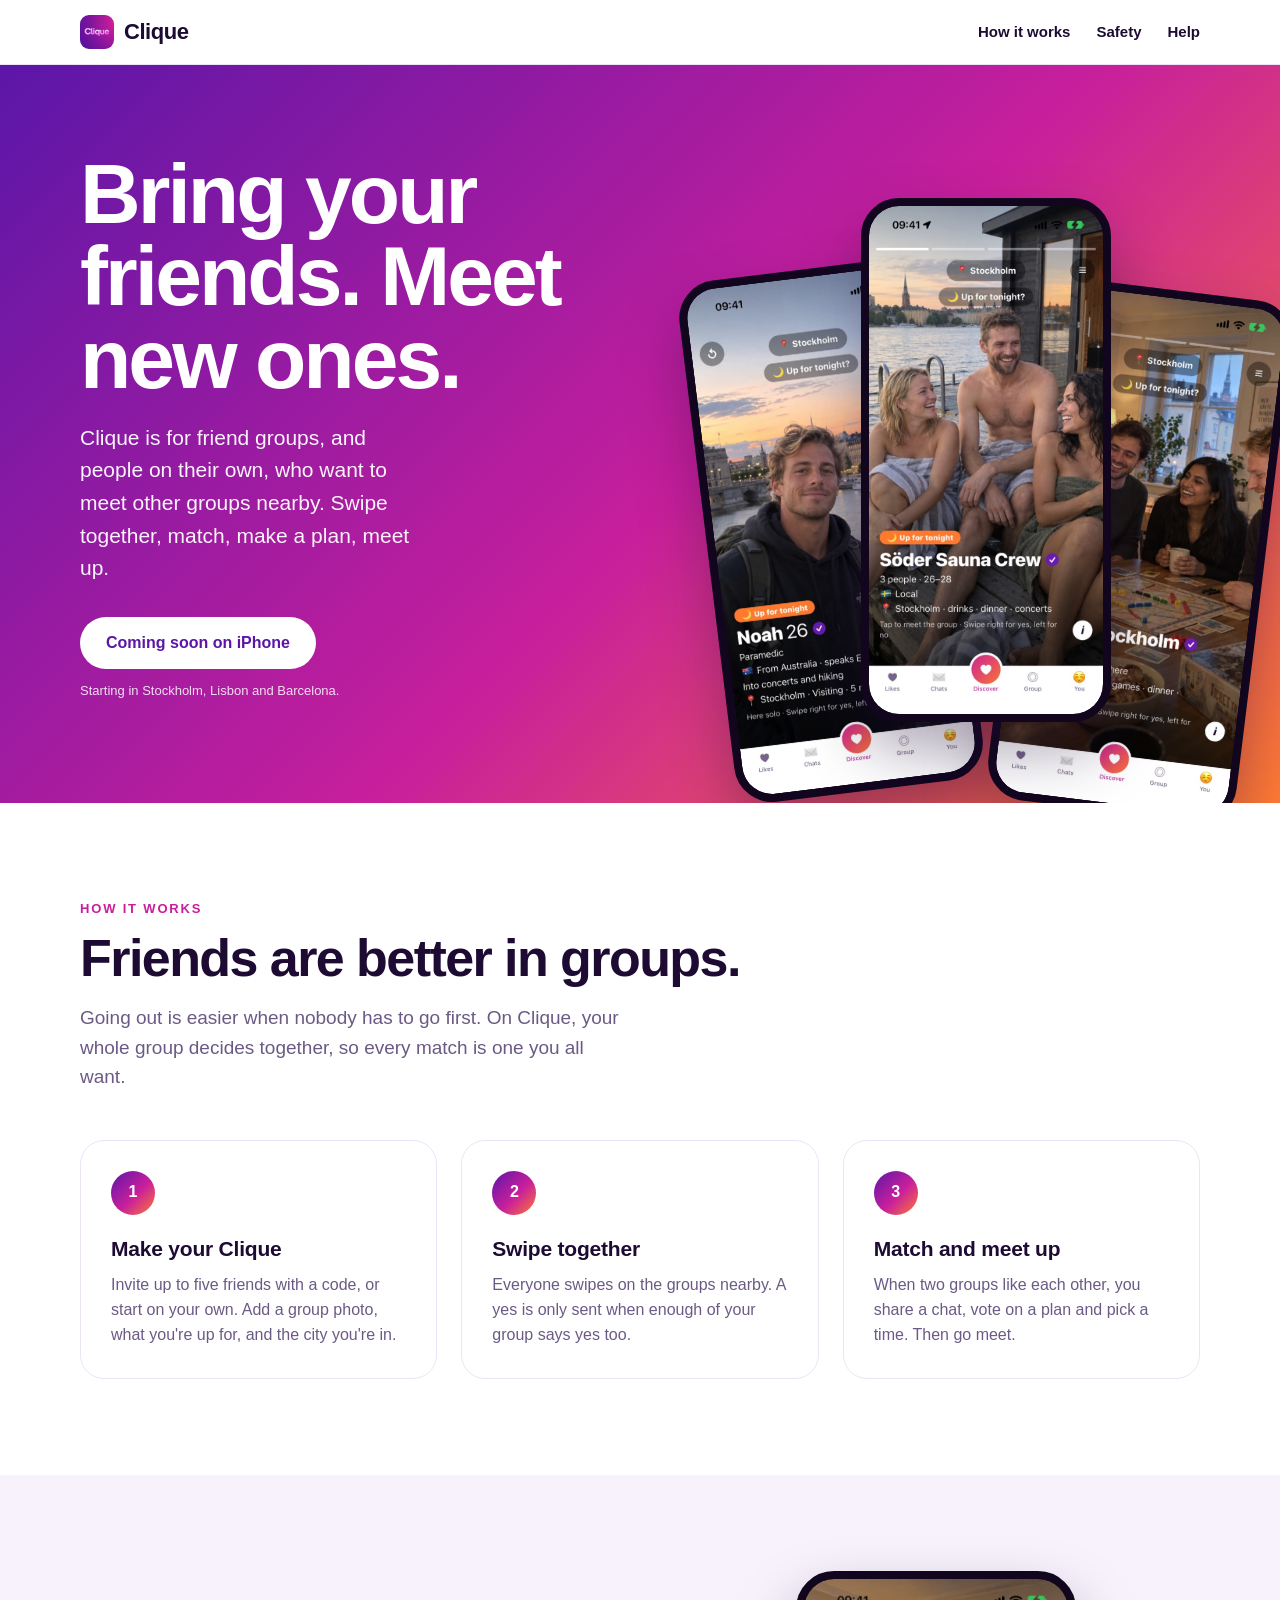
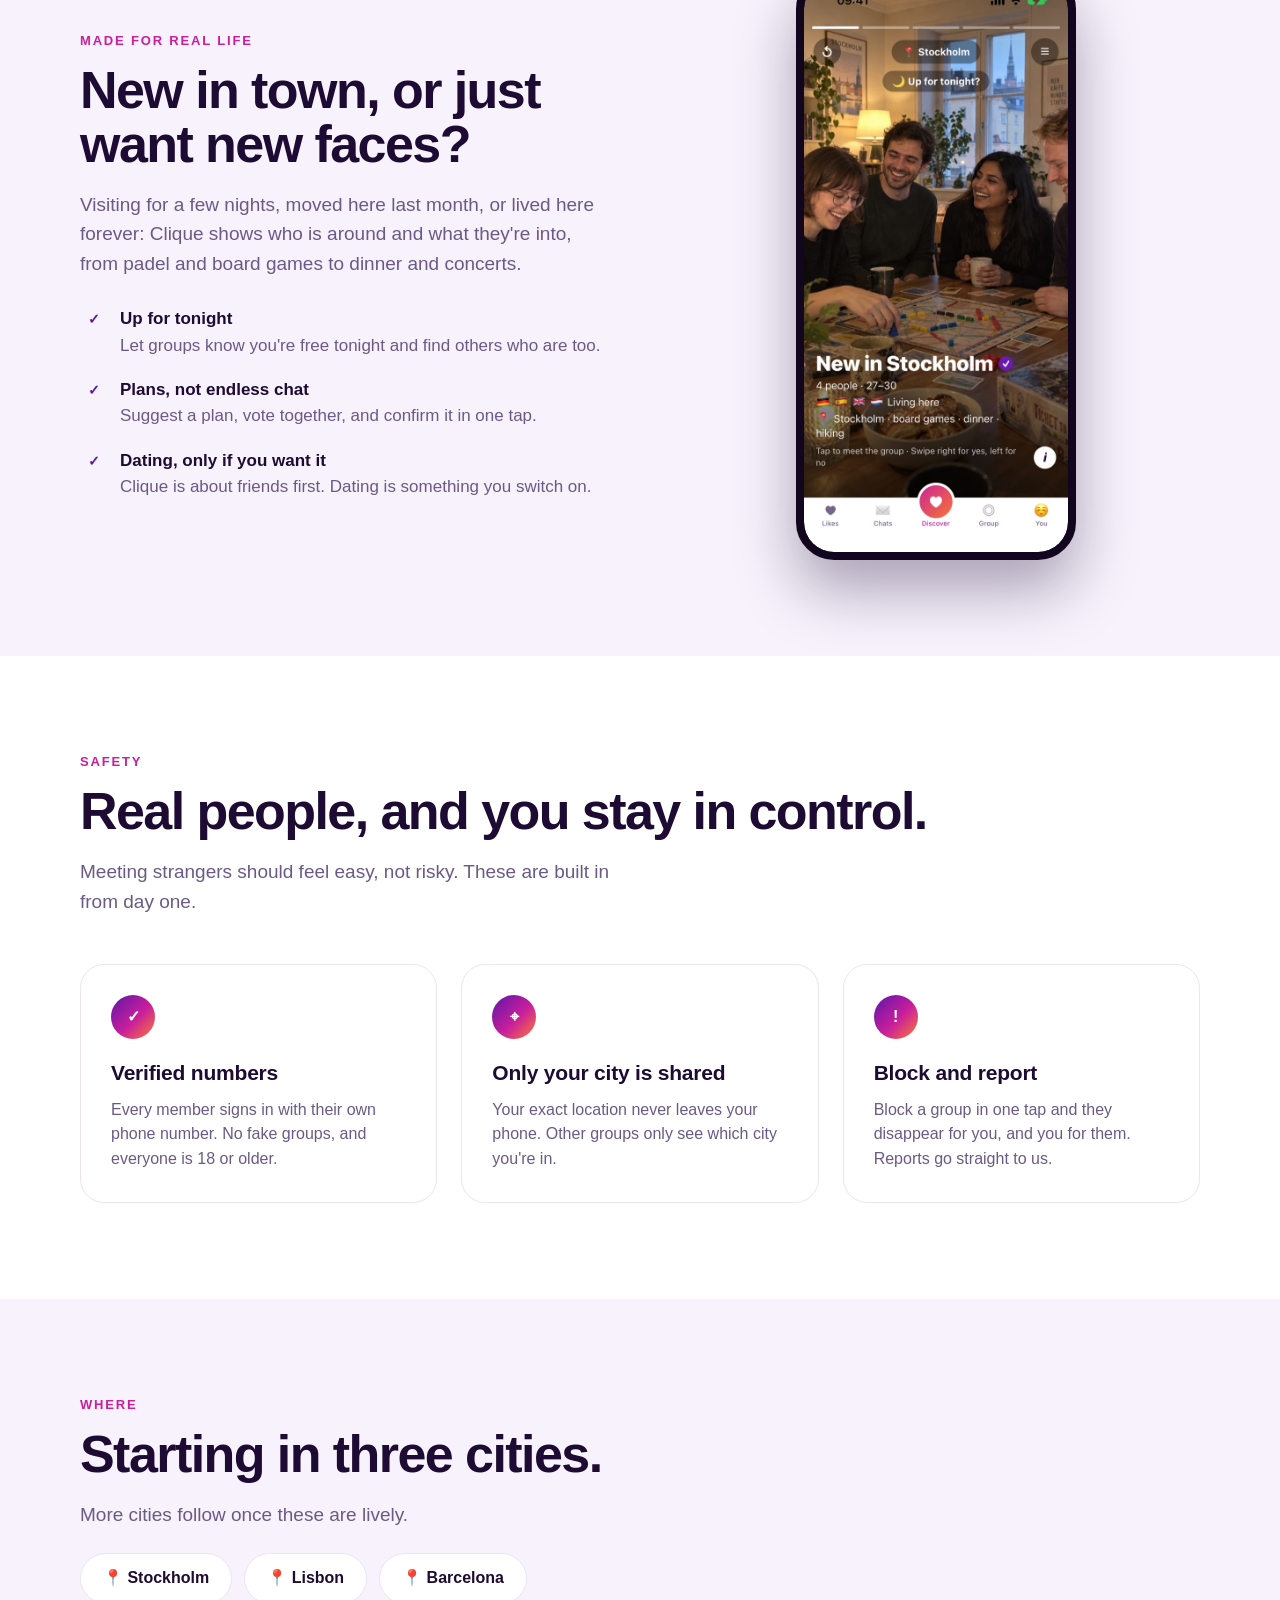
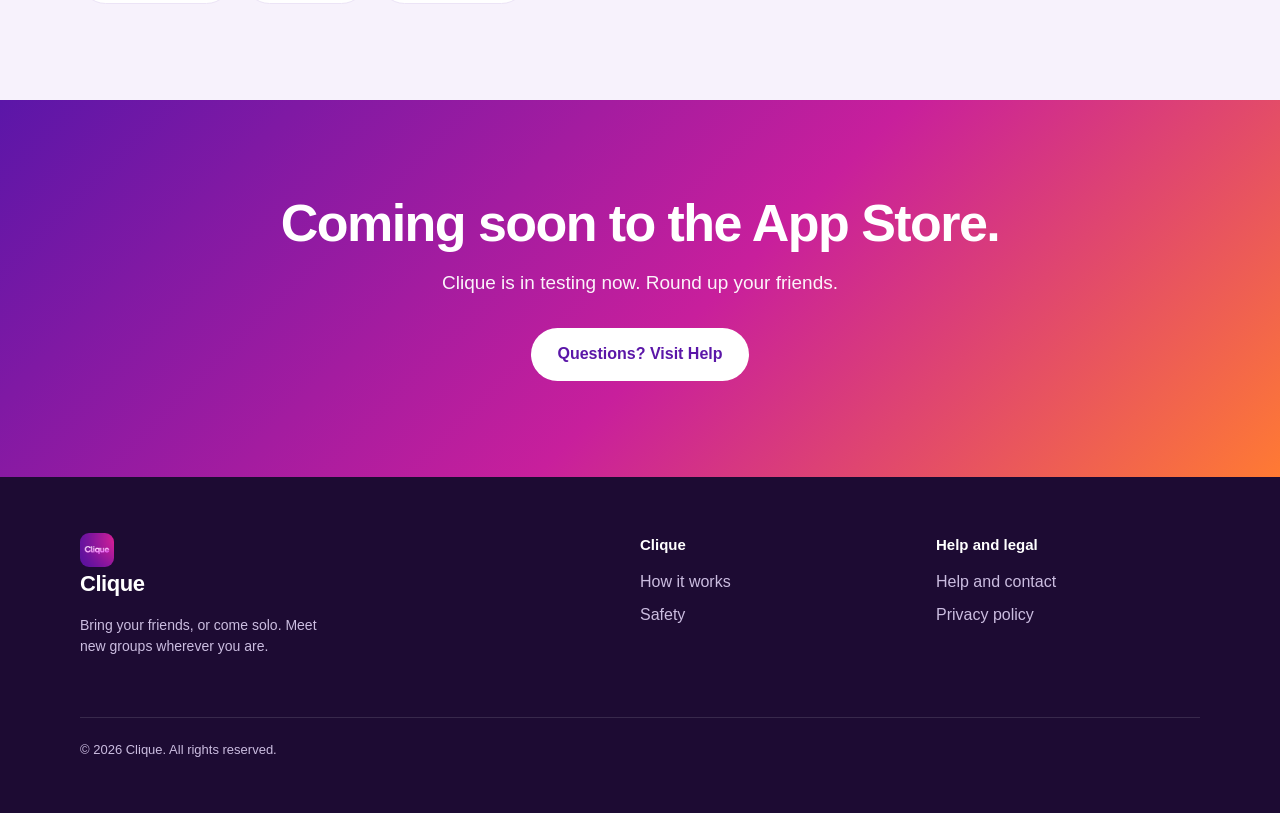
==== index.html @ 0b119053 "Clique website: home, help and privacy policy Co-Authored-By: Claude Opus 5.5 <noreply@anthropic.com" ====
<!doctype html>
<html lang="en">
<head>
  <meta charset="utf-8">
  <meta name="viewport" content="width=device-width, initial-scale=1">
  <title>Clique · Meet new groups wherever you are</title>
  <meta name="description" content="Clique is the app for friend groups, and people on their own, to meet other groups nearby. Swipe together, match, make a plan, meet up.">
  <meta property="og:title" content="Clique · Meet new groups wherever you are">
  <meta property="og:description" content="Bring your friends, or come solo. Swipe together, match, make a plan, meet up.">
  <meta property="og:image" content="img/screen-sauna.jpg">
  <link rel="icon" href="img/favicon.png">
  <link rel="apple-touch-icon" href="img/icon.png">
  <link rel="stylesheet" href="style.css">
</head>
<body>
  <header class="site">
    <div class="wrap">
      <a class="brand" href="./"><img src="img/icon.png" alt=""><span>Clique</span></a>
      <nav class="top">
        <a class="hide-sm" href="#how">How it works</a>
        <a class="hide-sm" href="#safety">Safety</a>
        <a href="support/">Help</a>
      </nav>
    </div>
  </header>

  <main>
    <section class="hero" style="padding:0">
      <div class="wrap">
        <div class="copy">
          <h1>Bring your friends. Meet new ones.</h1>
          <p class="lead">Clique is for friend groups, and people on their own, who want to meet other groups nearby. Swipe together, match, make a plan, meet up.</p>
          <a class="btn light" href="#soon"> Coming soon on iPhone</a>
          <p class="soon">Starting in Stockholm, Lisbon and Barcelona.</p>
        </div>
        <div class="phones" aria-hidden="true">
          <div class="phone one"><img src="img/screen-noah.jpg" alt=""></div>
          <div class="phone two"><img src="img/screen-sauna.jpg" alt=""></div>
          <div class="phone three"><img src="img/screen-boardgames.jpg" alt=""></div>
        </div>
      </div>
    </section>

    <section id="how">
      <div class="wrap">
        <p class="eyebrow">How it works</p>
        <h2>Friends are better in groups.</h2>
        <p class="intro">Going out is easier when nobody has to go first. On Clique, your whole group decides together, so every match is one you all want.</p>
        <div class="steps">
          <div class="step">
            <div class="num">1</div>
            <h3>Make your Clique</h3>
            <p>Invite up to five friends with a code, or start on your own. Add a group photo, what you're up for, and the city you're in.</p>
          </div>
          <div class="step">
            <div class="num">2</div>
            <h3>Swipe together</h3>
            <p>Everyone swipes on the groups nearby. A yes is only sent when enough of your group says yes too.</p>
          </div>
          <div class="step">
            <div class="num">3</div>
            <h3>Match and meet up</h3>
            <p>When two groups like each other, you share a chat, vote on a plan and pick a time. Then go meet.</p>
          </div>
        </div>
      </div>
    </section>

    <section class="alt">
      <div class="wrap split">
        <div>
          <p class="eyebrow">Made for real life</p>
          <h2>New in town, or just want new faces?</h2>
          <p class="intro" style="margin-bottom:28px">Visiting for a few nights, moved here last month, or lived here forever: Clique shows who is around and what they're into, from padel and board games to dinner and concerts.</p>
          <ul class="checks">
            <li><div><strong>Up for tonight</strong><span>Let groups know you're free tonight and find others who are too.</span></div></li>
            <li><div><strong>Plans, not endless chat</strong><span>Suggest a plan, vote together, and confirm it in one tap.</span></div></li>
            <li><div><strong>Dating, only if you want it</strong><span>Clique is about friends first. Dating is something you switch on.</span></div></li>
          </ul>
        </div>
        <div class="phone single-phone" aria-hidden="true"><img src="img/screen-boardgames.jpg" alt=""></div>
      </div>
    </section>

    <section id="safety">
      <div class="wrap">
        <p class="eyebrow">Safety</p>
        <h2>Real people, and you stay in control.</h2>
        <p class="intro">Meeting strangers should feel easy, not risky. These are built in from day one.</p>
        <div class="steps">
          <div class="step">
            <div class="num">✓</div>
            <h3>Verified numbers</h3>
            <p>Every member signs in with their own phone number. No fake groups, and everyone is 18 or older.</p>
          </div>
          <div class="step">
            <div class="num">⌖</div>
            <h3>Only your city is shared</h3>
            <p>Your exact location never leaves your phone. Other groups only see which city you're in.</p>
          </div>
          <div class="step">
            <div class="num">!</div>
            <h3>Block and report</h3>
            <p>Block a group in one tap and they disappear for you, and you for them. Reports go straight to us.</p>
          </div>
        </div>
      </div>
    </section>

    <section class="alt">
      <div class="wrap">
        <p class="eyebrow">Where</p>
        <h2>Starting in three cities.</h2>
        <p class="intro" style="margin-bottom:24px">More cities follow once these are lively.</p>
        <div class="cities">
          <span class="city">📍 Stockholm</span>
          <span class="city">📍 Lisbon</span>
          <span class="city">📍 Barcelona</span>
        </div>
      </div>
    </section>

    <section class="cta" id="soon">
      <div class="wrap">
        <h2>Coming soon to the App Store.</h2>
        <p>Clique is in testing now. Round up your friends.</p>
        <a class="btn light" href="support/">Questions? Visit Help</a>
      </div>
    </section>
  </main>

  <footer class="site">
    <div class="wrap">
      <div class="about">
        <a class="brand" href="./"><img src="img/icon.png" alt=""><span>Clique</span></a>
        <p class="small">Bring your friends, or come solo. Meet new groups wherever you are.</p>
      </div>
      <div>
        <h4>Clique</h4>
        <a href="#how">How it works</a>
        <a href="#safety">Safety</a>
      </div>
      <div>
        <h4>Help and legal</h4>
        <a href="support/">Help and contact</a>
        <a href="privacy/">Privacy policy</a>
      </div>
      <p class="legal">© 2026 Clique. All rights reserved.</p>
    </div>
  </footer>
</body>
</html>
---- style.css ----
:root {
  --ink: #1d0b33;
  --muted: #6b5a85;
  --line: #ece4f6;
  --soft: #f7f2fc;
  --purple: #5b16a8;
  --magenta: #c81f9c;
  --orange: #ff7a33;
  --gradient: linear-gradient(135deg, #5b16a8 0%, #c81f9c 55%, #ff7a33 100%);
  font-family: -apple-system, BlinkMacSystemFont, 'Inter', 'Segoe UI', Roboto, sans-serif;
  color: var(--ink);
  -webkit-font-smoothing: antialiased;
}

* { box-sizing: border-box; }
body { margin: 0; background: #fff; line-height: 1.55; }
a { color: var(--magenta); }
img { max-width: 100%; display: block; }

.wrap { width: min(1120px, 100% - 48px); margin: 0 auto; }

/* ---------- header ---------- */
header.site {
  position: sticky; top: 0; z-index: 10;
  background: rgba(255, 255, 255, 0.86);
  backdrop-filter: blur(14px);
  -webkit-backdrop-filter: blur(14px);
  border-bottom: 1px solid var(--line);
}
header.site .wrap { display: flex; align-items: center; justify-content: space-between; height: 64px; }
.brand { display: flex; align-items: center; gap: 10px; text-decoration: none; color: var(--ink); }
.brand img { width: 34px; height: 34px; border-radius: 9px; }
.brand span { font-weight: 800; font-size: 22px; letter-spacing: -0.02em; }
nav.top { display: flex; gap: 26px; align-items: center; }
nav.top a { color: var(--ink); text-decoration: none; font-weight: 600; font-size: 15px; }
nav.top a:hover { color: var(--magenta); }

/* ---------- buttons ---------- */
.btn {
  display: inline-flex; align-items: center; gap: 10px;
  padding: 14px 26px; border-radius: 999px;
  font-weight: 700; font-size: 16px; text-decoration: none;
  transition: transform 0.15s ease;
}
.btn:hover { transform: translateY(-1px); }
.btn.light { background: #fff; color: var(--purple); }
.btn.dark { background: var(--ink); color: #fff; }
.btn.ghost { color: #fff; border: 2px solid rgba(255, 255, 255, 0.6); }
.soon { font-size: 13px; opacity: 0.85; margin-top: 12px; }

/* ---------- hero ---------- */
.hero { background: var(--gradient); color: #fff; overflow: hidden; }
.hero .wrap {
  display: grid; grid-template-columns: 1.1fr 1fr; gap: 40px; align-items: center;
  padding: 88px 0 0;
}
.hero h1 {
  font-size: clamp(44px, 7vw, 84px); line-height: 0.98; letter-spacing: -0.035em;
  margin: 0 0 22px; font-weight: 850;
}
.hero p.lead { font-size: 21px; max-width: 30ch; margin: 0 0 32px; opacity: 0.95; }
.hero .copy { padding-bottom: 88px; }
.phones { position: relative; height: 560px; }
.phone {
  position: absolute; width: 250px; border-radius: 38px; overflow: hidden;
  border: 8px solid #12061f; background: #12061f;
  box-shadow: 0 30px 60px rgba(29, 11, 51, 0.35);
}
.phone img { border-radius: 30px; }
.phone.one { left: 4%; top: 70px; transform: rotate(-7deg); }
.phone.two { left: 34%; top: 0; z-index: 2; }
.phone.three { left: 64%; top: 90px; transform: rotate(7deg); }

/* ---------- sections ---------- */
section { padding: 96px 0; }
section.alt { background: var(--soft); }
.eyebrow {
  text-transform: uppercase; letter-spacing: 0.14em; font-size: 13px; font-weight: 800;
  color: var(--magenta); margin: 0 0 12px;
}
h2 { font-size: clamp(32px, 4.4vw, 52px); line-height: 1.05; letter-spacing: -0.03em; margin: 0 0 18px; }
.intro { font-size: 19px; color: var(--muted); max-width: 52ch; margin: 0 0 48px; }

.steps { display: grid; grid-template-columns: repeat(3, 1fr); gap: 24px; }
.step { background: #fff; border: 1px solid var(--line); border-radius: 24px; padding: 30px; }
section.alt .step { border-color: transparent; }
.step .num {
  width: 44px; height: 44px; border-radius: 50%; background: var(--gradient); color: #fff;
  display: grid; place-items: center; font-weight: 800; margin-bottom: 18px;
}
.step h3 { margin: 0 0 8px; font-size: 21px; letter-spacing: -0.01em; }
.step p { margin: 0; color: var(--muted); }

.split { display: grid; grid-template-columns: 1fr 1fr; gap: 64px; align-items: center; }
.checks { list-style: none; padding: 0; margin: 0; display: grid; gap: 18px; }
.checks li { display: grid; grid-template-columns: 28px 1fr; gap: 12px; font-size: 17px; }
.checks li::before {
  content: '✓'; width: 28px; height: 28px; border-radius: 50%; background: var(--soft);
  color: var(--purple); display: grid; place-items: center; font-weight: 800; font-size: 14px;
}
.checks strong { display: block; }
.checks span { color: var(--muted); }
.single-phone { justify-self: center; position: relative; width: 280px; transform: none; }

.cities { display: flex; flex-wrap: wrap; gap: 12px; margin-top: 8px; }
.city {
  padding: 12px 22px; border-radius: 999px; background: #fff; border: 1px solid var(--line);
  font-weight: 700;
}

.cta { background: var(--gradient); color: #fff; text-align: center; }
.cta h2 { color: #fff; }
.cta p { font-size: 19px; opacity: 0.95; margin: 0 0 30px; }

/* ---------- text pages ---------- */
.page { padding: 64px 0 96px; }
.page .wrap { max-width: 760px; }
.page h1 { font-size: clamp(36px, 5vw, 54px); letter-spacing: -0.03em; line-height: 1.05; margin: 0 0 8px; }
.page .updated { color: var(--muted); margin: 0 0 40px; }
.page h2 { font-size: 26px; margin: 48px 0 12px; letter-spacing: -0.02em; }
.page h3 { font-size: 19px; margin: 28px 0 6px; }
.page p, .page li { font-size: 17px; }
.page table { width: 100%; border-collapse: collapse; margin: 16px 0; font-size: 15px; }
.page th, .page td { text-align: left; vertical-align: top; padding: 12px 14px; border-bottom: 1px solid var(--line); }
.page th { background: var(--soft); font-weight: 700; }
.table-scroll { overflow-x: auto; }
.callout { background: var(--soft); border-radius: 18px; padding: 20px 24px; margin: 24px 0; }
details { border-bottom: 1px solid var(--line); padding: 18px 0; }
details summary { font-weight: 700; font-size: 18px; cursor: pointer; list-style: none; display: flex; justify-content: space-between; gap: 16px; }
details summary::after { content: '+'; color: var(--magenta); font-size: 22px; line-height: 1; }
details[open] summary::after { content: '–'; }
details p { color: var(--muted); margin: 12px 0 0; }

/* ---------- footer ---------- */
footer.site { background: var(--ink); color: #cbbde0; padding: 56px 0 40px; }
footer.site .wrap { display: grid; grid-template-columns: 2fr 1fr 1fr; gap: 32px; }
footer.site h4 { color: #fff; margin: 0 0 14px; font-size: 15px; }
footer.site a { color: #cbbde0; text-decoration: none; display: block; margin-bottom: 8px; }
footer.site a:hover { color: #fff; }
footer.site .brand span { color: #fff; }
footer.site .small { font-size: 14px; margin-top: 14px; max-width: 34ch; }
footer.site .legal { grid-column: 1 / -1; border-top: 1px solid rgba(255, 255, 255, 0.12); padding-top: 22px; font-size: 13px; }

/* ---------- small screens ---------- */
@media (max-width: 860px) {
  nav.top a.hide-sm { display: none; }
  .hero .wrap { grid-template-columns: 1fr; padding-top: 56px; text-align: left; }
  .hero .copy { padding-bottom: 8px; }
  .phones { height: 430px; }
  .phone { width: 190px; border-width: 6px; border-radius: 30px; }
  .phone img { border-radius: 24px; }
  .phone.one { left: 0; top: 60px; }
  .phone.two { left: calc(50% - 95px); }
  .phone.three { left: auto; right: 0; top: 70px; }
  .steps, .split { grid-template-columns: 1fr; }
  section { padding: 72px 0; }
  footer.site .wrap { grid-template-columns: 1fr 1fr; }
  footer.site .about { grid-column: 1 / -1; }
}
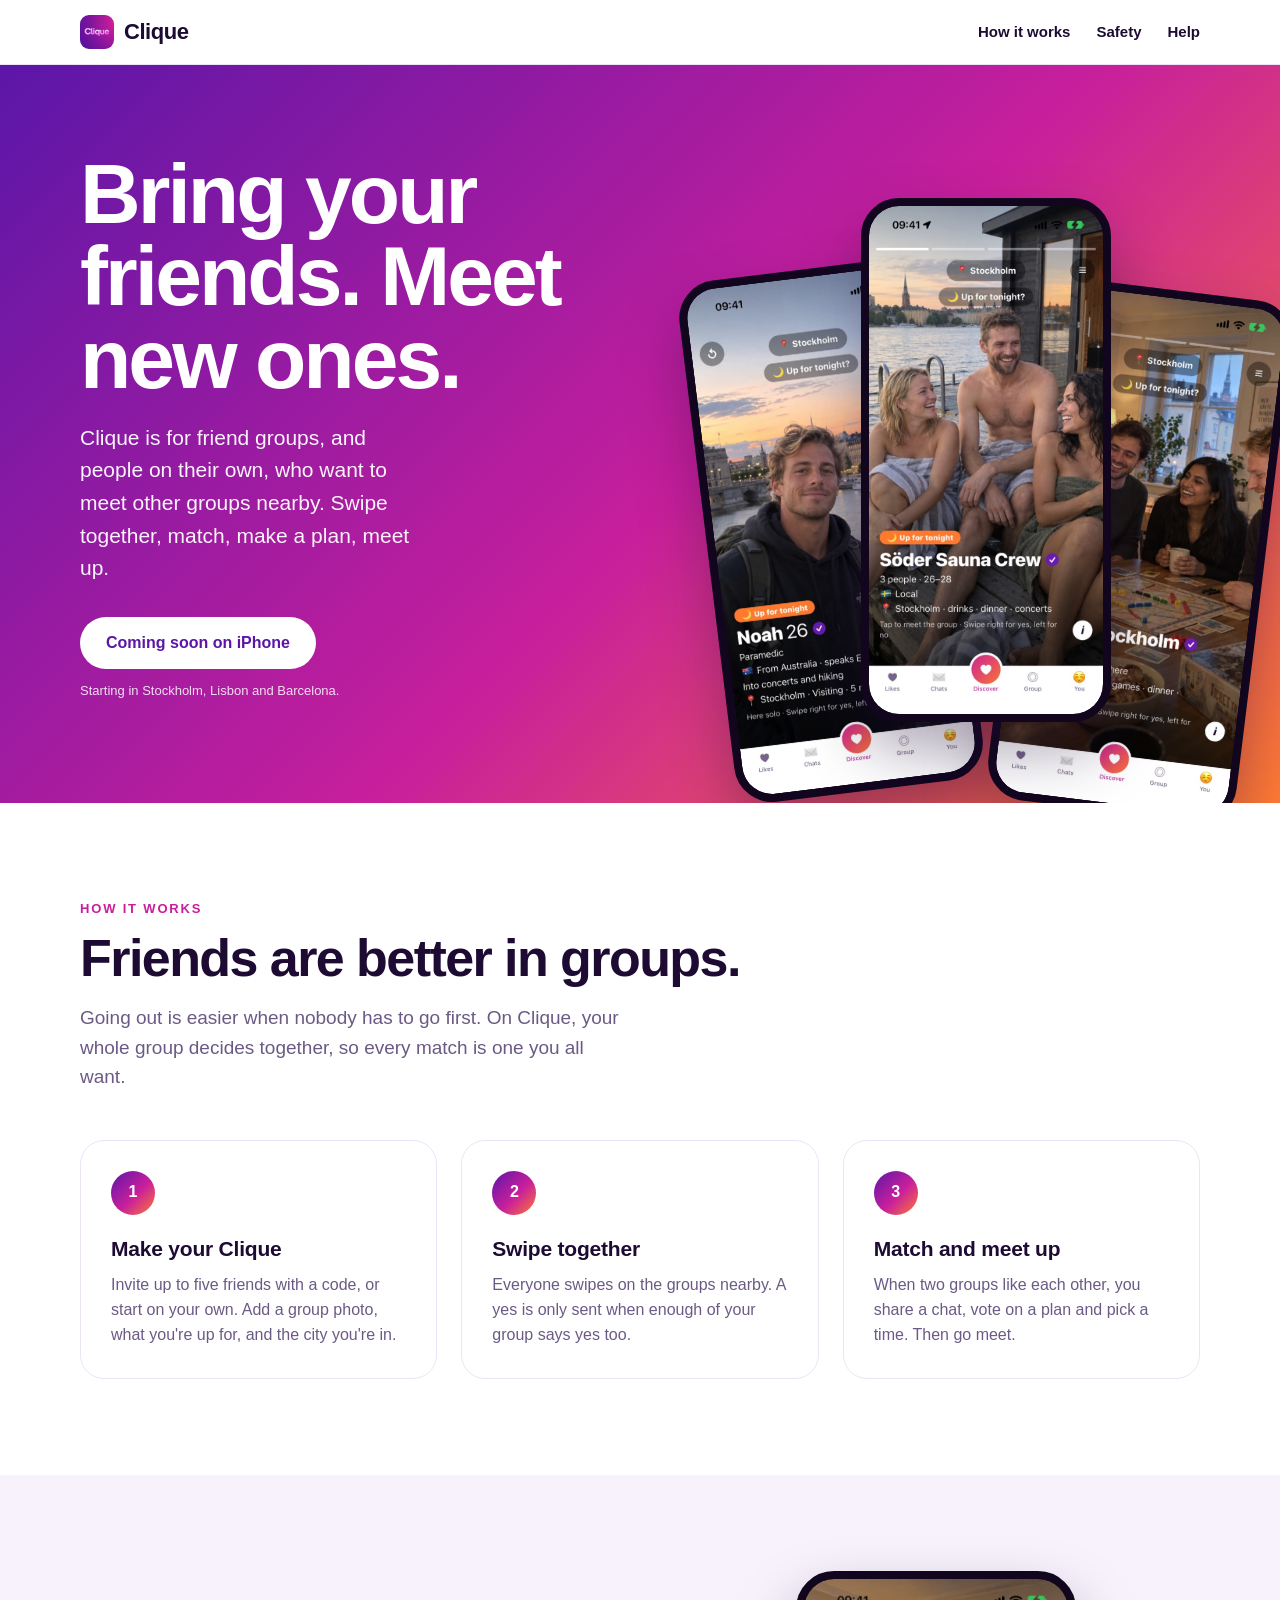
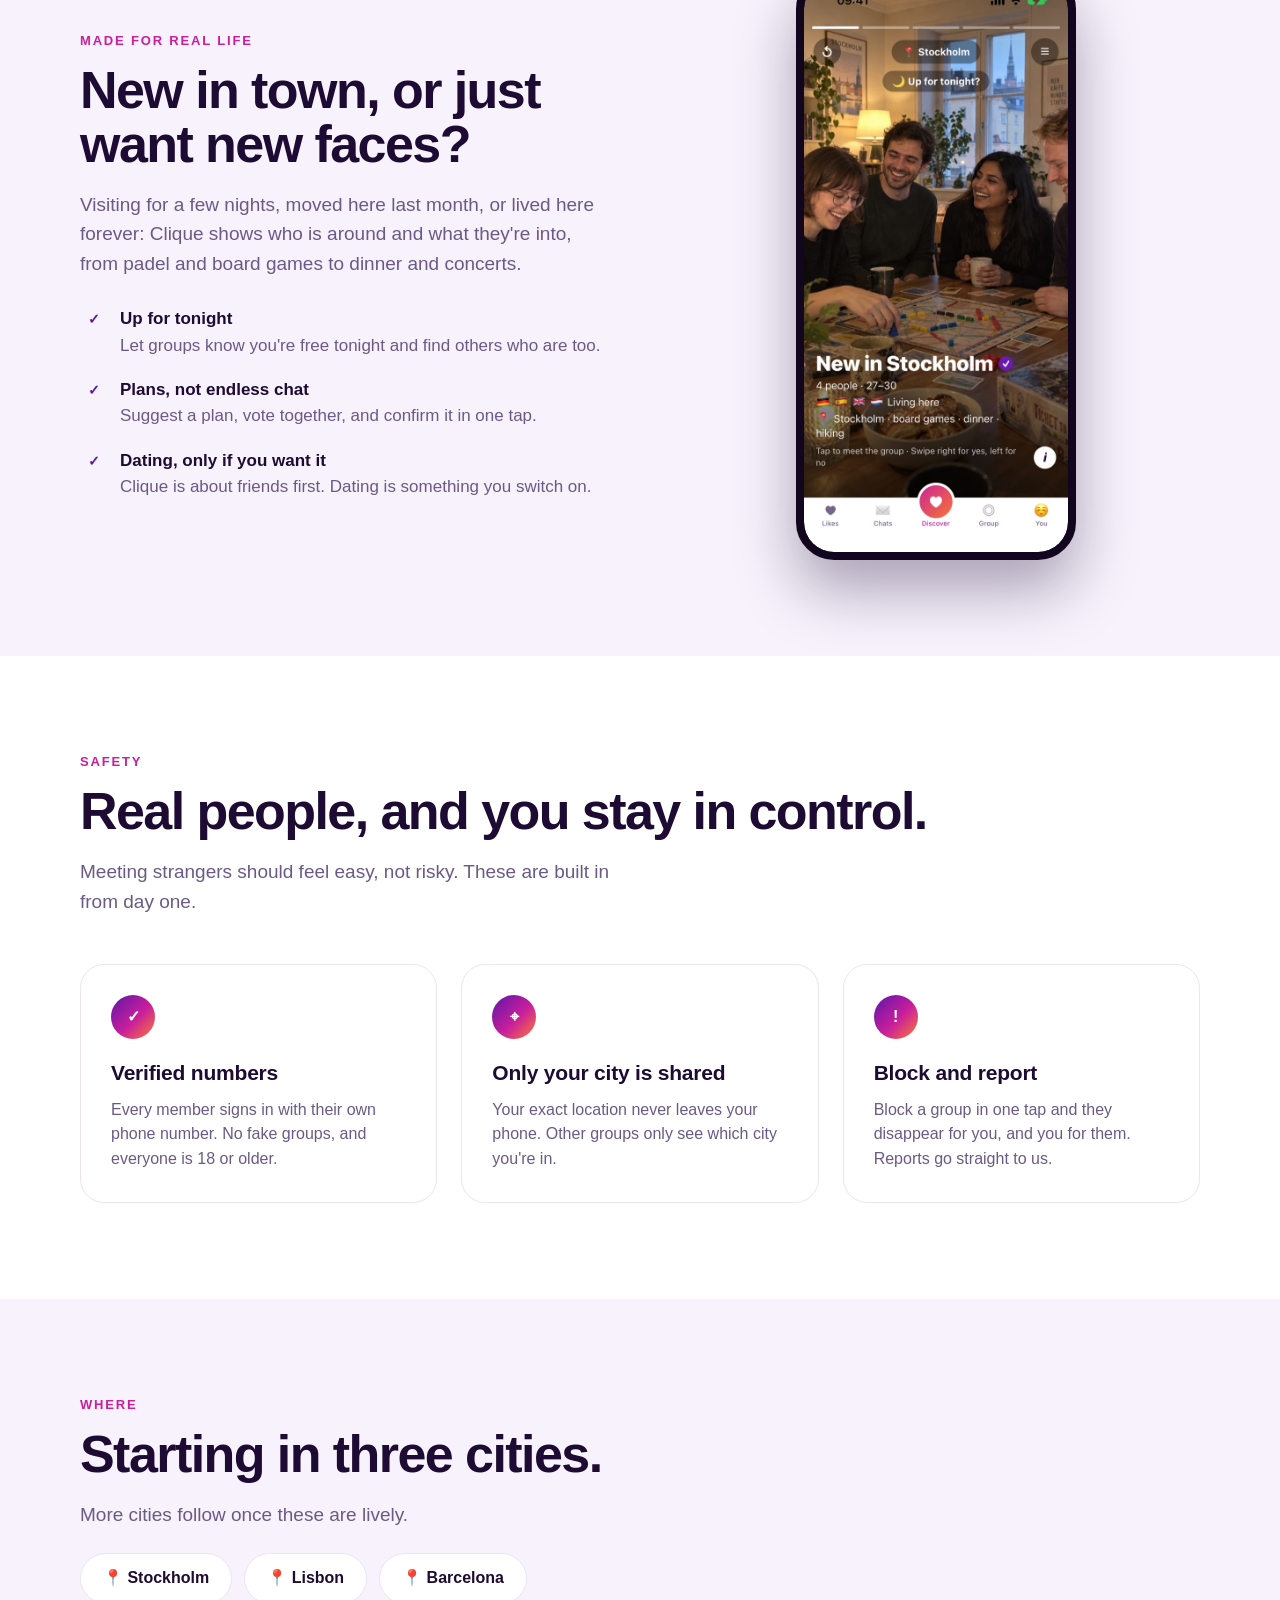
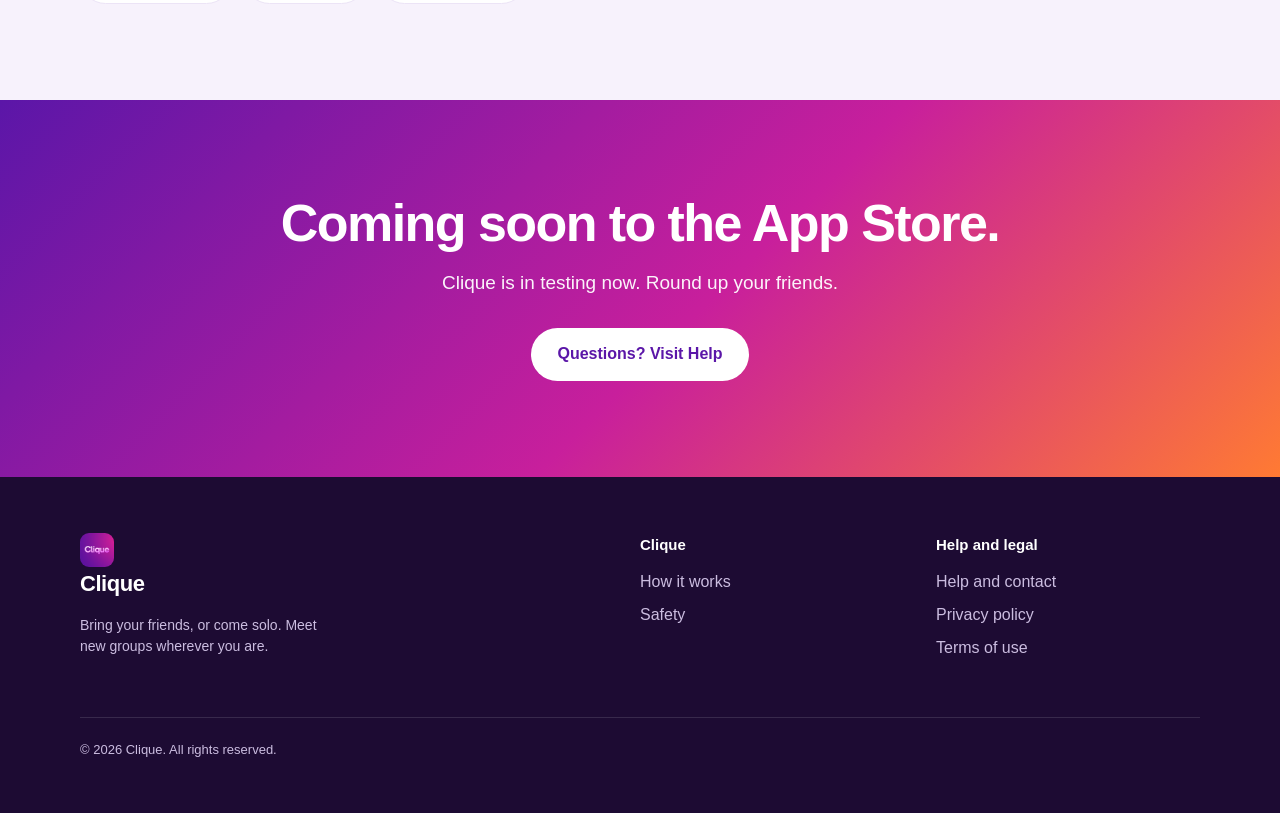
==== commit 754696d1: "Add terms of use; explain reports and bans Co-Authored-By: Claude Opus 5.5 <noreply@anthropic.com>" ====
--- a/index.html
+++ b/index.html
@@ -144,6 +144,7 @@
         <h4>Help and legal</h4>
         <a href="support/">Help and contact</a>
         <a href="privacy/">Privacy policy</a>
+        <a href="terms/">Terms of use</a>
       </div>
       <p class="legal">© 2026 Clique. All rights reserved.</p>
     </div>
